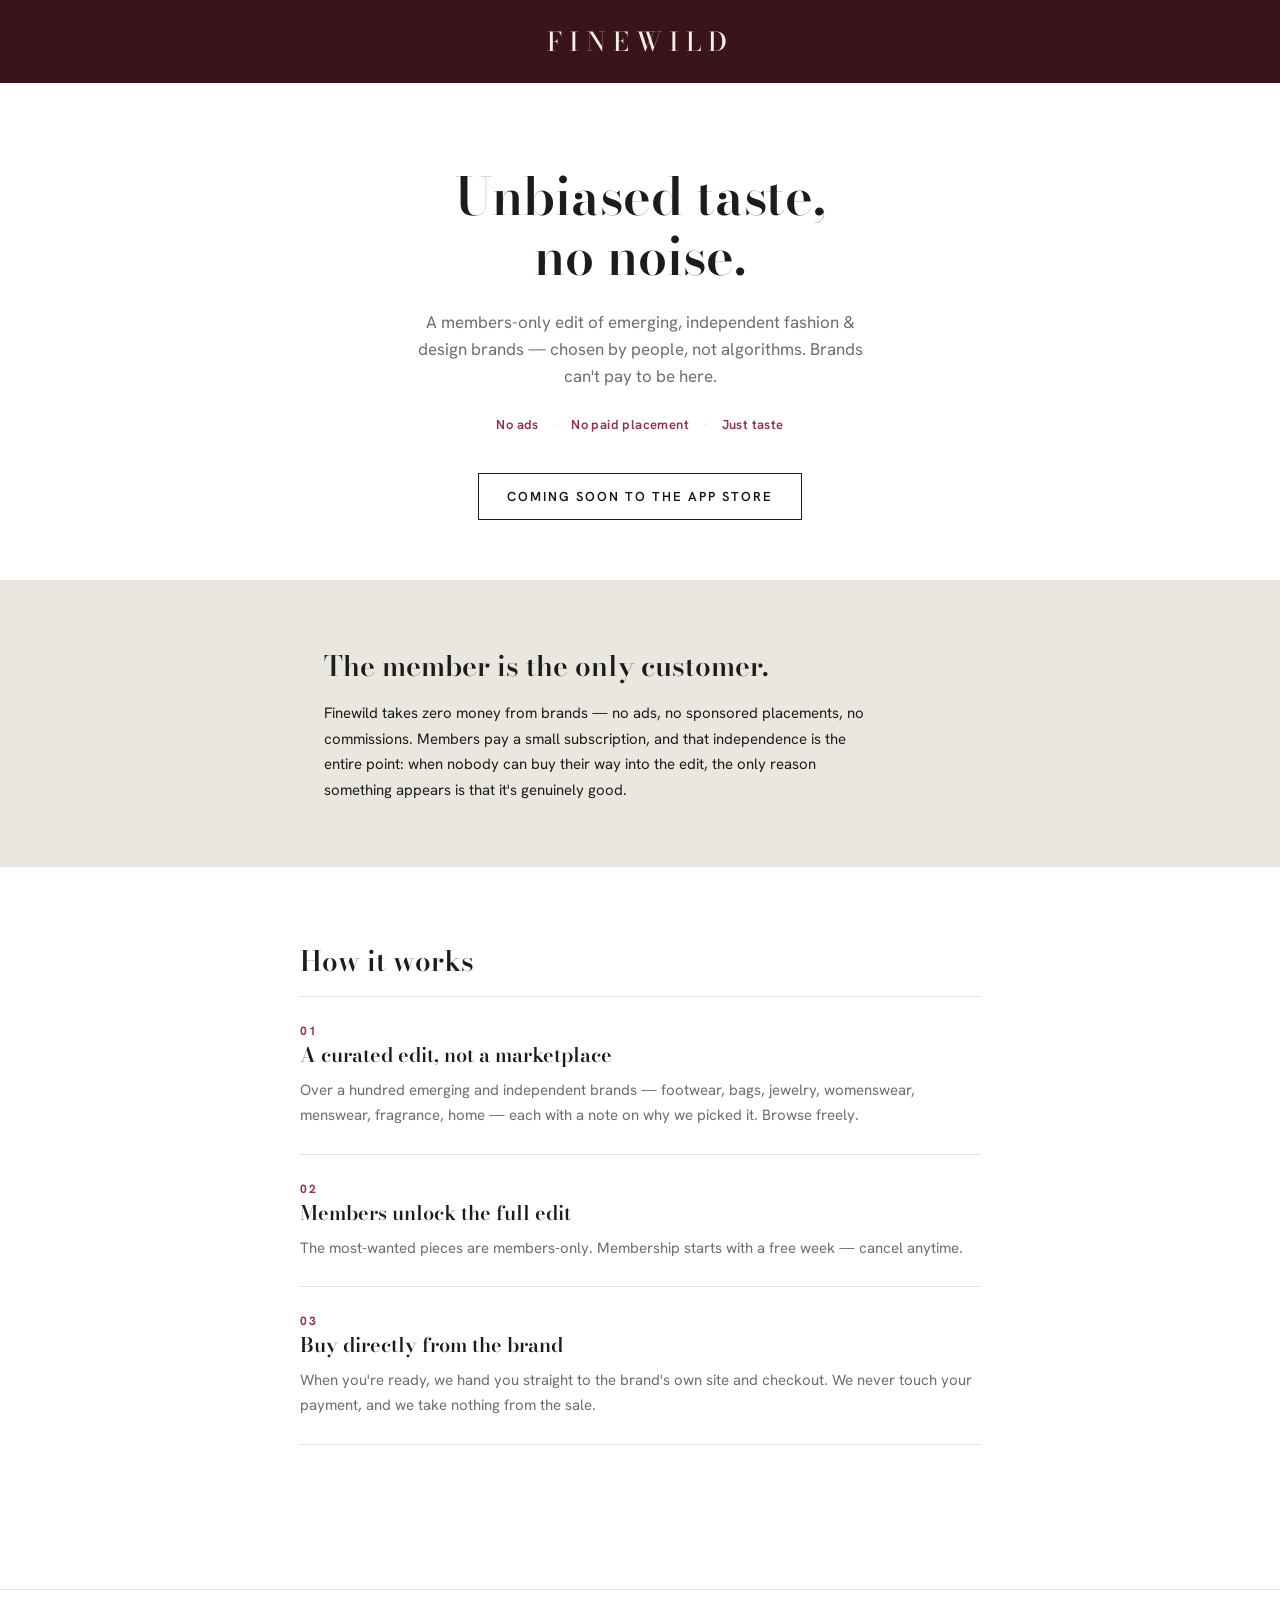
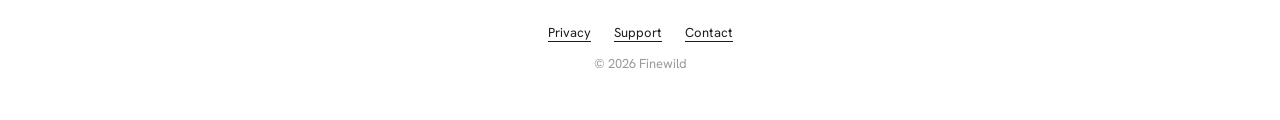
==== index.html @ 92e02ecf "Finewild site: landing + privacy + support" ====
<!DOCTYPE html>
<html lang="en">
<head>
  <meta charset="utf-8" />
  <meta name="viewport" content="width=device-width, initial-scale=1" />
  <title>Finewild — the members-only edit of emerging fashion</title>
  <meta name="description" content="A members-only edit of emerging fashion & design brands. No ads, no sponsored picks — brands can't pay to be here. Coming soon to the App Store." />
  <link rel="preconnect" href="https://fonts.googleapis.com" />
  <link rel="preconnect" href="https://fonts.gstatic.com" crossorigin />
  <link href="https://fonts.googleapis.com/css2?family=Bodoni+Moda:wght@500;600&family=Hanken+Grotesk:wght@400;600;700&display=swap" rel="stylesheet" />
  <link rel="stylesheet" href="styles.css" />
</head>
<body>
  <header class="topbar"><a href="./"><span class="wordmark">FINEWILD</span></a></header>

  <main>
    <section class="hero container">
      <h1>Unbiased taste,<br />no noise.</h1>
      <p class="lede">
        A members-only edit of emerging, independent fashion &amp; design brands —
        chosen by people, not algorithms. Brands can't pay to be here.
      </p>
      <div class="pillars">
        <span>No ads</span>
        <span>No paid placement</span>
        <span>Just taste</span>
      </div>
      <div class="soon">COMING SOON TO THE APP STORE</div>
    </section>

    <section class="band">
      <div class="container">
        <h2>The member is the only customer.</h2>
        <p>
          Finewild takes zero money from brands — no ads, no sponsored placements, no
          commissions. Members pay a small subscription, and that independence is the entire
          point: when nobody can buy their way into the edit, the only reason something
          appears is that it's genuinely good.
        </p>
      </div>
    </section>

    <section class="how container">
      <h2>How it works</h2>
      <div class="step">
        <div class="n">01</div>
        <h3>A curated edit, not a marketplace</h3>
        <p>
          Over a hundred emerging and independent brands — footwear, bags, jewelry, womenswear,
          menswear, fragrance, home — each with a note on why we picked it. Browse freely.
        </p>
      </div>
      <div class="step">
        <div class="n">02</div>
        <h3>Members unlock the full edit</h3>
        <p>
          The most-wanted pieces are members-only. Membership starts with a free week —
          cancel anytime.
        </p>
      </div>
      <div class="step">
        <div class="n">03</div>
        <h3>Buy directly from the brand</h3>
        <p>
          When you're ready, we hand you straight to the brand's own site and checkout.
          We never touch your payment, and we take nothing from the sale.
        </p>
      </div>
    </section>
  </main>

  <footer>
    <nav>
      <a href="privacy/">Privacy</a>
      <a href="support/">Support</a>
      <a href="mailto:parisbrugemons@gmail.com">Contact</a>
    </nav>
    <div class="fine">© 2026 Finewild</div>
  </footer>
</body>
</html>
---- styles.css ----
/* Finewild static site — matches the app's tokens (src/theme/tokens.ts):
   oxblood #3A141B · bordeaux #9A2D40 · ink #15171E · text #1C1C1C · warm #E9E7DF · cream #F3EDE4 */
* { margin: 0; padding: 0; box-sizing: border-box; }

:root {
  --oxblood: #3A141B;
  --bordeaux: #9A2D40;
  --ink: #15171E;
  --text: #1C1C1C;
  --muted: #6E6E6E;
  --muted-light: #9A9A9A;
  --warm: #E9E7DF;
  --cream: #F3EDE4;
  --line: #E3E3E3;
  --serif: "Bodoni Moda", Didot, "Times New Roman", serif;
  --sans: "Hanken Grotesk", -apple-system, "Helvetica Neue", Arial, sans-serif;
}

body {
  font-family: var(--sans);
  color: var(--text);
  background: #fff;
  -webkit-font-smoothing: antialiased;
}

.topbar {
  background: var(--oxblood);
  text-align: center;
  padding: 22px 16px;
}
.topbar a { text-decoration: none; }
.wordmark {
  font-family: var(--serif);
  font-size: 26px;
  letter-spacing: 7px;
  color: var(--cream);
  font-weight: 500;
}

.container { max-width: 680px; margin: 0 auto; padding: 0 24px; }

/* --- landing --- */
.hero { text-align: center; padding: 84px 0 60px; }
.hero h1 {
  font-family: var(--serif);
  font-weight: 600;
  font-size: clamp(34px, 6vw, 52px);
  line-height: 1.15;
  color: var(--text);
}
.hero p.lede {
  font-size: 17px;
  line-height: 1.6;
  color: var(--muted);
  margin: 22px auto 0;
  max-width: 480px;
}
.pillars {
  display: flex;
  justify-content: center;
  gap: 14px;
  margin-top: 26px;
  font-size: 13px;
  letter-spacing: 0.4px;
  font-weight: 600;
  color: var(--bordeaux);
  flex-wrap: wrap;
}
.pillars span::after { content: "·"; margin-left: 14px; color: var(--line); }
.pillars span:last-child::after { content: ""; margin: 0; }
.soon {
  display: inline-block;
  margin-top: 40px;
  border: 1px solid var(--ink);
  color: var(--ink);
  padding: 14px 28px;
  font-size: 13px;
  letter-spacing: 2px;
  font-weight: 600;
}

.band { background: var(--warm); padding: 64px 0; }
.band h2, section.how h2 {
  font-family: var(--serif);
  font-weight: 600;
  font-size: 28px;
  margin-bottom: 14px;
}
.band p { color: var(--text); line-height: 1.7; font-size: 15px; max-width: 560px; }

section.how { padding: 72px 0; }
.how .step { padding: 26px 0; border-top: 1px solid var(--line); }
.how .step:last-child { border-bottom: 1px solid var(--line); }
.how .step h3 { font-family: var(--serif); font-weight: 600; font-size: 20px; }
.how .step p { color: var(--muted); line-height: 1.65; font-size: 15px; margin-top: 8px; }
.how .step .n {
  color: var(--bordeaux);
  font-size: 12px;
  letter-spacing: 2px;
  font-weight: 700;
}

/* --- text pages (privacy / support) --- */
.page { padding: 64px 0 40px; }
.page h1 { font-family: var(--serif); font-weight: 600; font-size: 34px; }
.page .updated { color: var(--muted-light); font-size: 13px; margin-top: 8px; }
.page h2 { font-family: var(--serif); font-weight: 600; font-size: 21px; margin: 36px 0 10px; }
.page p, .page li { color: var(--text); font-size: 15px; line-height: 1.7; }
.page ul { padding-left: 20px; margin-top: 8px; }
.page li { margin-bottom: 6px; }
.page a { color: var(--bordeaux); }
.page .note {
  background: var(--warm);
  padding: 18px 20px;
  font-size: 14px;
  line-height: 1.6;
  margin-top: 24px;
}

footer {
  border-top: 1px solid var(--line);
  margin-top: 72px;
  padding: 34px 0 48px;
  text-align: center;
  font-size: 13px;
  color: var(--muted);
}
footer a { color: var(--text); text-decoration: none; border-bottom: 1px solid var(--text); margin: 0 10px; }
footer .fine { margin-top: 14px; color: var(--muted-light); }
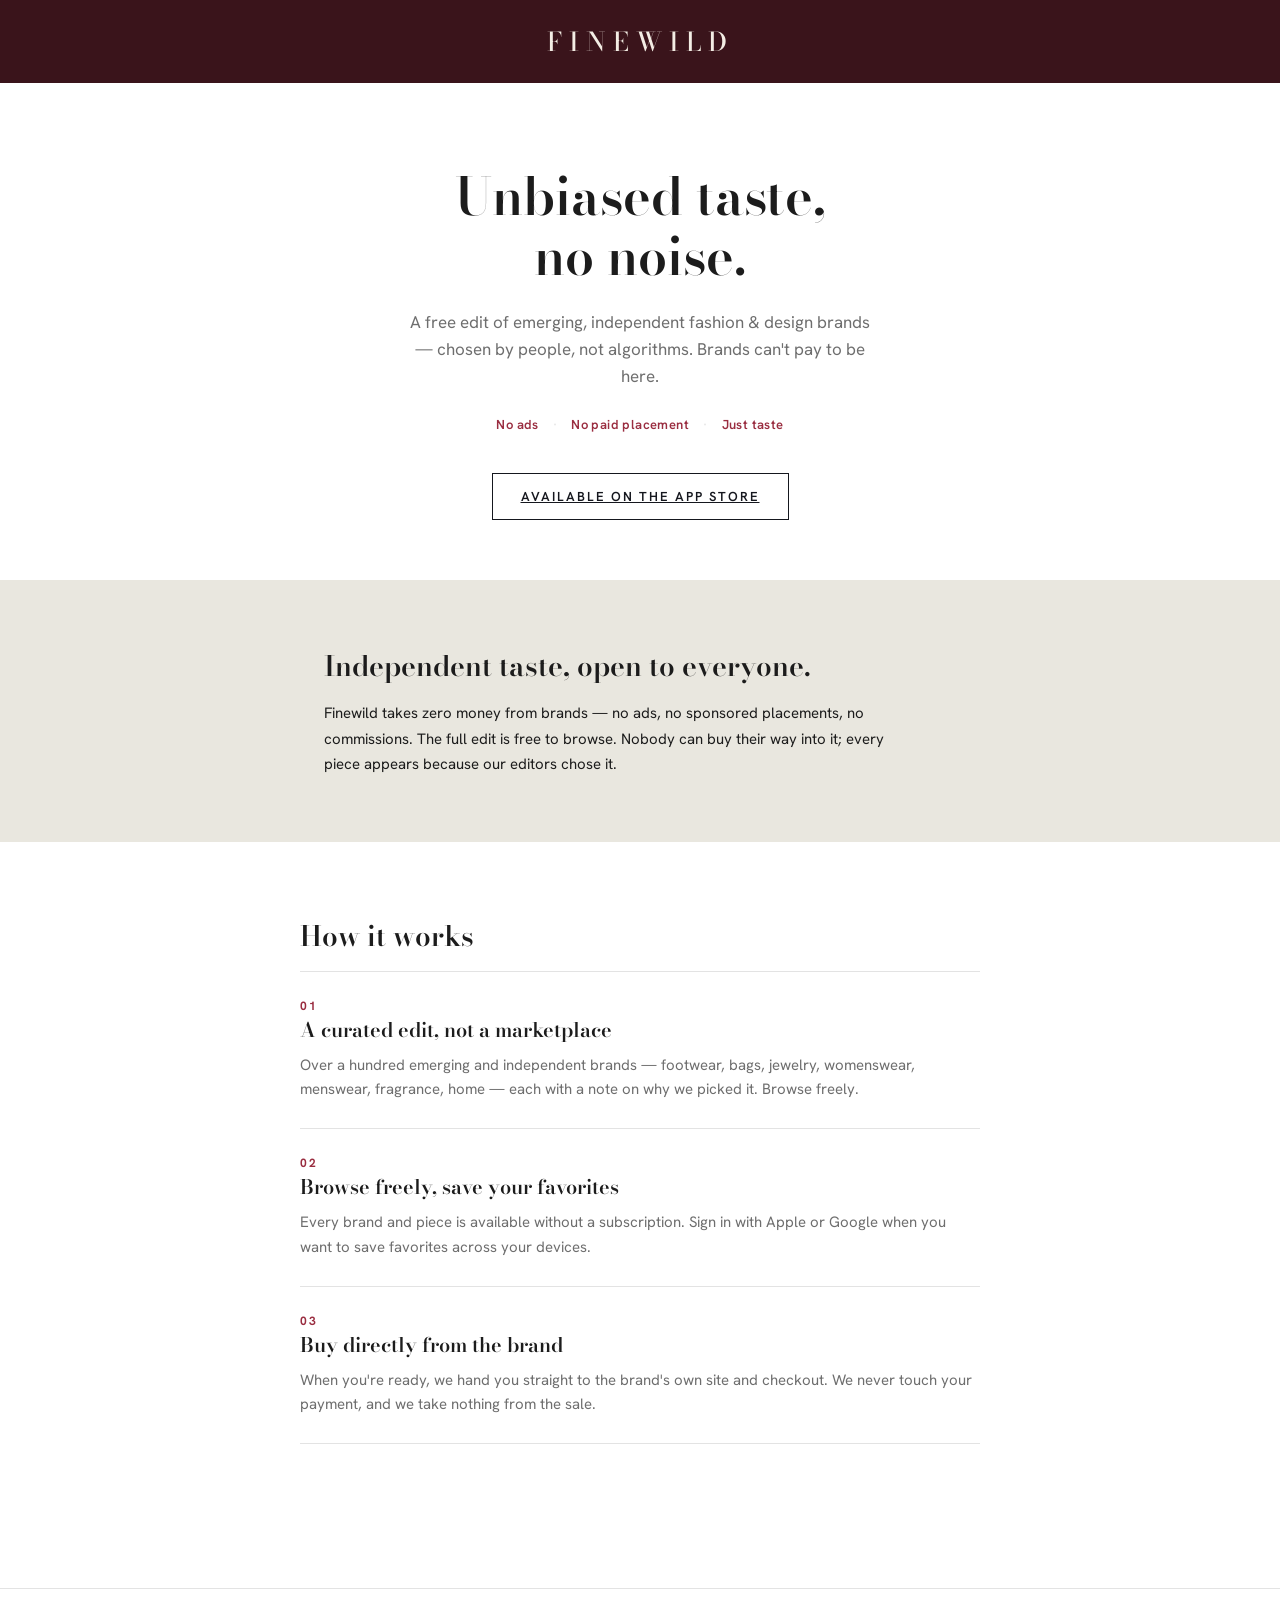
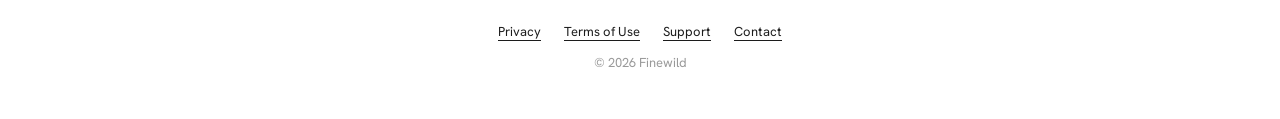
==== commit ecf08347: "Correct free-app support information and expose legal links" ====
--- a/index.html
+++ b/index.html
@@ -3,8 +3,8 @@
 <head>
   <meta charset="utf-8" />
   <meta name="viewport" content="width=device-width, initial-scale=1" />
-  <title>Finewild — the members-only edit of emerging fashion</title>
-  <meta name="description" content="A members-only edit of emerging fashion & design brands. No ads, no sponsored picks — brands can't pay to be here. Coming soon to the App Store." />
+  <title>Finewild — discover emerging fashion</title>
+  <meta name="description" content="Discover emerging fashion & design brands for free. No ads, no sponsored picks — brands can't pay to be here. Available on the App Store." />
   <link rel="preconnect" href="https://fonts.googleapis.com" />
   <link rel="preconnect" href="https://fonts.gstatic.com" crossorigin />
   <link href="https://fonts.googleapis.com/css2?family=Bodoni+Moda:wght@500;600&family=Hanken+Grotesk:wght@400;600;700&display=swap" rel="stylesheet" />
@@ -17,7 +17,7 @@
     <section class="hero container">
       <h1>Unbiased taste,<br />no noise.</h1>
       <p class="lede">
-        A members-only edit of emerging, independent fashion &amp; design brands —
+        A free edit of emerging, independent fashion &amp; design brands —
         chosen by people, not algorithms. Brands can't pay to be here.
       </p>
       <div class="pillars">
@@ -25,17 +25,16 @@
         <span>No paid placement</span>
         <span>Just taste</span>
       </div>
-      <div class="soon">COMING SOON TO THE APP STORE</div>
+      <a class="soon" href="https://apps.apple.com/app/id6785614191">AVAILABLE ON THE APP STORE</a>
     </section>
 
     <section class="band">
       <div class="container">
-        <h2>The member is the only customer.</h2>
+        <h2>Independent taste, open to everyone.</h2>
         <p>
           Finewild takes zero money from brands — no ads, no sponsored placements, no
-          commissions. Members pay a small subscription, and that independence is the entire
-          point: when nobody can buy their way into the edit, the only reason something
-          appears is that it's genuinely good.
+          commissions. The full edit is free to browse. Nobody can buy their way into it;
+          every piece appears because our editors chose it.
         </p>
       </div>
     </section>
@@ -52,10 +51,10 @@
       </div>
       <div class="step">
         <div class="n">02</div>
-        <h3>Members unlock the full edit</h3>
+        <h3>Browse freely, save your favorites</h3>
         <p>
-          The most-wanted pieces are members-only. Membership starts with a free week —
-          cancel anytime.
+          Every brand and piece is available without a subscription. Sign in with Apple
+          or Google when you want to save favorites across your devices.
         </p>
       </div>
       <div class="step">
@@ -72,6 +71,7 @@
   <footer>
     <nav>
       <a href="privacy/">Privacy</a>
+      <a href="https://www.apple.com/legal/internet-services/itunes/dev/stdeula/">Terms of Use</a>
       <a href="support/">Support</a>
       <a href="mailto:parisbrugemons@gmail.com">Contact</a>
     </nav>
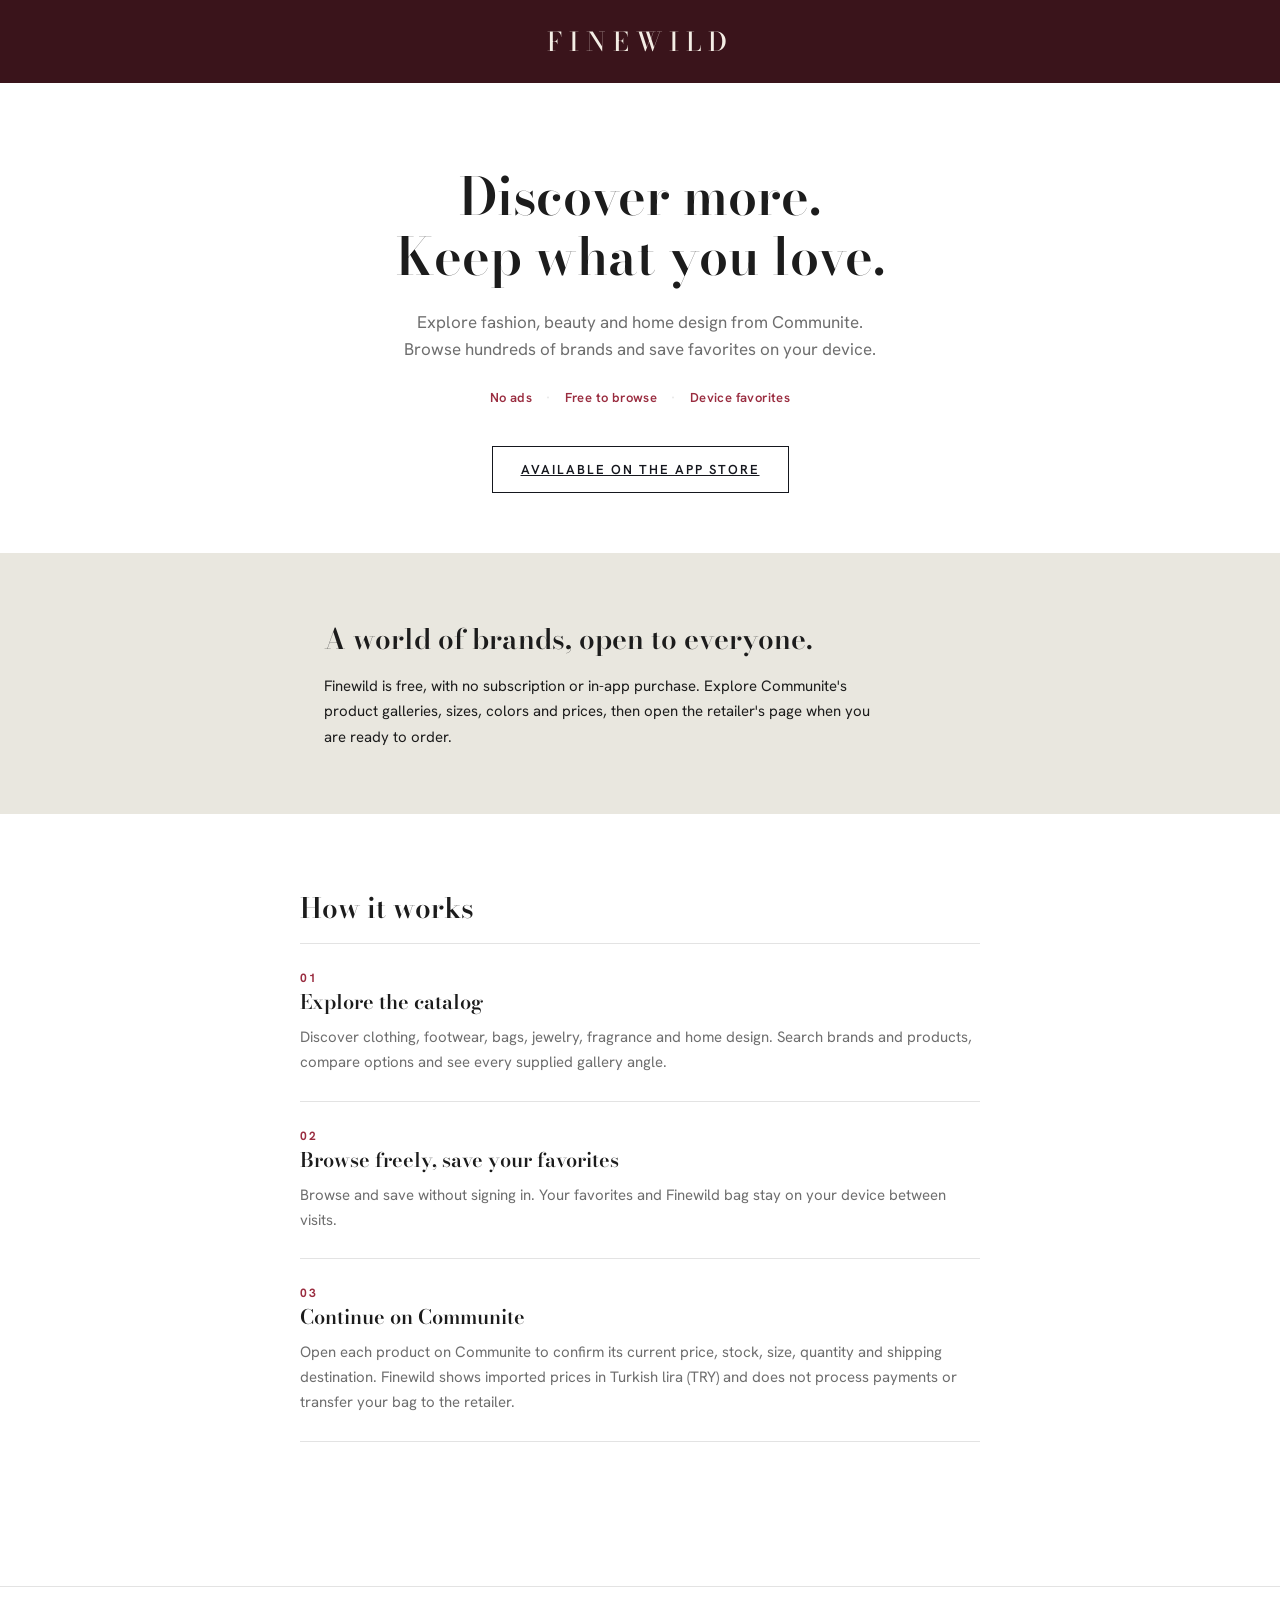
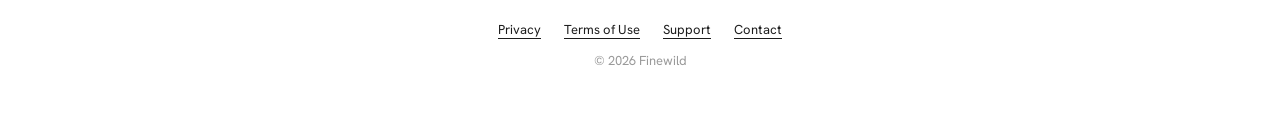
==== commit 9e6c23eb: "Describe Communite catalog delivery and device-only shopping data" ====
--- a/index.html
+++ b/index.html
@@ -3,8 +3,8 @@
 <head>
   <meta charset="utf-8" />
   <meta name="viewport" content="width=device-width, initial-scale=1" />
-  <title>Finewild — discover emerging fashion</title>
-  <meta name="description" content="Discover emerging fashion & design brands for free. No ads, no sponsored picks — brands can't pay to be here. Available on the App Store." />
+  <title>Finewild — fashion, beauty and design</title>
+  <meta name="description" content="Explore fashion, beauty and home design from the Communite catalog. Browse brands and save favorites on your device with Finewild." />
   <link rel="preconnect" href="https://fonts.googleapis.com" />
   <link rel="preconnect" href="https://fonts.gstatic.com" crossorigin />
   <link href="https://fonts.googleapis.com/css2?family=Bodoni+Moda:wght@500;600&family=Hanken+Grotesk:wght@400;600;700&display=swap" rel="stylesheet" />
@@ -15,26 +15,26 @@
 
   <main>
     <section class="hero container">
-      <h1>Unbiased taste,<br />no noise.</h1>
+      <h1>Discover more.<br />Keep what you love.</h1>
       <p class="lede">
-        A free edit of emerging, independent fashion &amp; design brands —
-        chosen by people, not algorithms. Brands can't pay to be here.
+        Explore fashion, beauty and home design from Communite.
+        Browse hundreds of brands and save favorites on your device.
       </p>
       <div class="pillars">
         <span>No ads</span>
-        <span>No paid placement</span>
-        <span>Just taste</span>
+        <span>Free to browse</span>
+        <span>Device favorites</span>
       </div>
       <a class="soon" href="https://apps.apple.com/app/id6785614191">AVAILABLE ON THE APP STORE</a>
     </section>
 
     <section class="band">
       <div class="container">
-        <h2>Independent taste, open to everyone.</h2>
+        <h2>A world of brands, open to everyone.</h2>
         <p>
-          Finewild takes zero money from brands — no ads, no sponsored placements, no
-          commissions. The full edit is free to browse. Nobody can buy their way into it;
-          every piece appears because our editors chose it.
+          Finewild is free, with no subscription or in-app purchase. Explore Communite's
+          product galleries, sizes, colors and prices, then open the retailer's page when
+          you are ready to order.
         </p>
       </div>
     </section>
@@ -43,26 +43,27 @@
       <h2>How it works</h2>
       <div class="step">
         <div class="n">01</div>
-        <h3>A curated edit, not a marketplace</h3>
+        <h3>Explore the catalog</h3>
         <p>
-          Over a hundred emerging and independent brands — footwear, bags, jewelry, womenswear,
-          menswear, fragrance, home — each with a note on why we picked it. Browse freely.
+          Discover clothing, footwear, bags, jewelry, fragrance and home design.
+          Search brands and products, compare options and see every supplied gallery angle.
         </p>
       </div>
       <div class="step">
         <div class="n">02</div>
         <h3>Browse freely, save your favorites</h3>
         <p>
-          Every brand and piece is available without a subscription. Sign in with Apple
-          or Google when you want to save favorites across your devices.
+          Browse and save without signing in. Your favorites and Finewild bag stay on
+          your device between visits.
         </p>
       </div>
       <div class="step">
         <div class="n">03</div>
-        <h3>Buy directly from the brand</h3>
+        <h3>Continue on Communite</h3>
         <p>
-          When you're ready, we hand you straight to the brand's own site and checkout.
-          We never touch your payment, and we take nothing from the sale.
+          Open each product on Communite to confirm its current price, stock, size,
+          quantity and shipping destination. Finewild shows imported prices in Turkish
+          lira (TRY) and does not process payments or transfer your bag to the retailer.
         </p>
       </div>
     </section>
